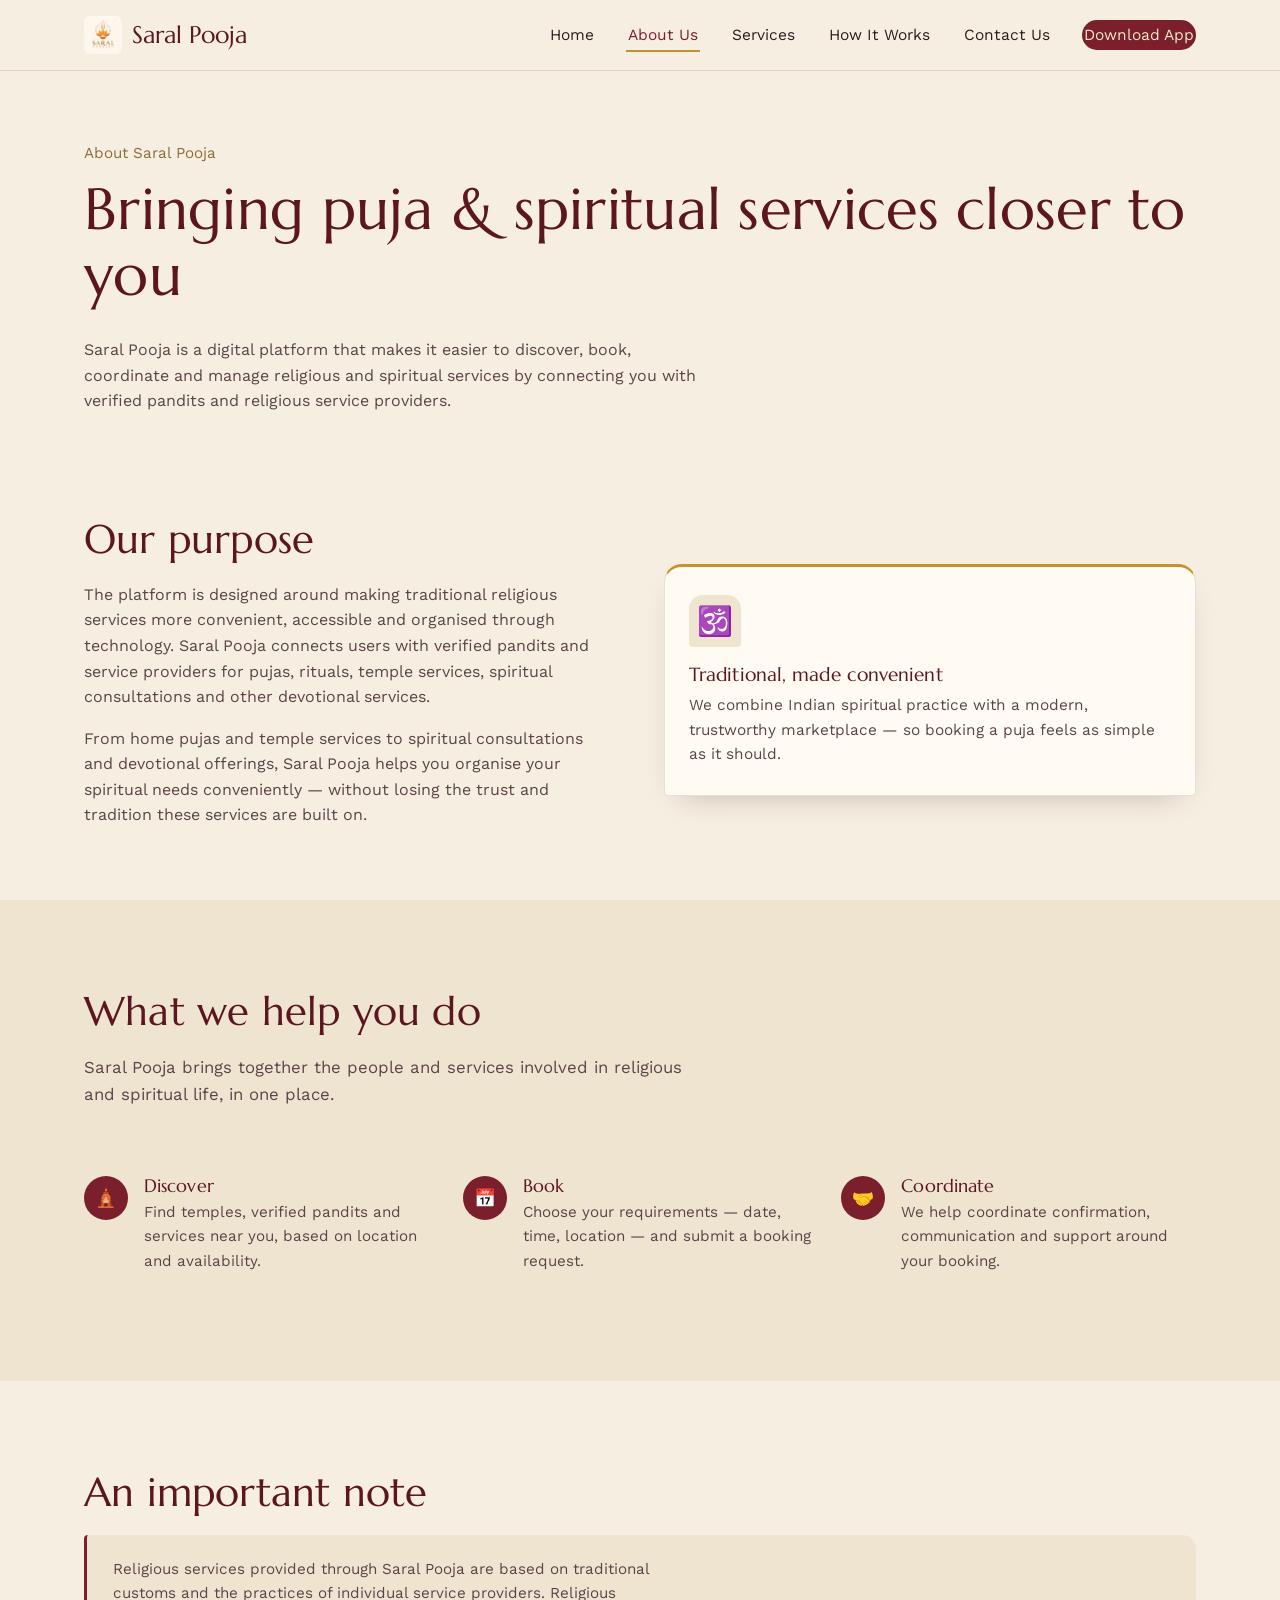
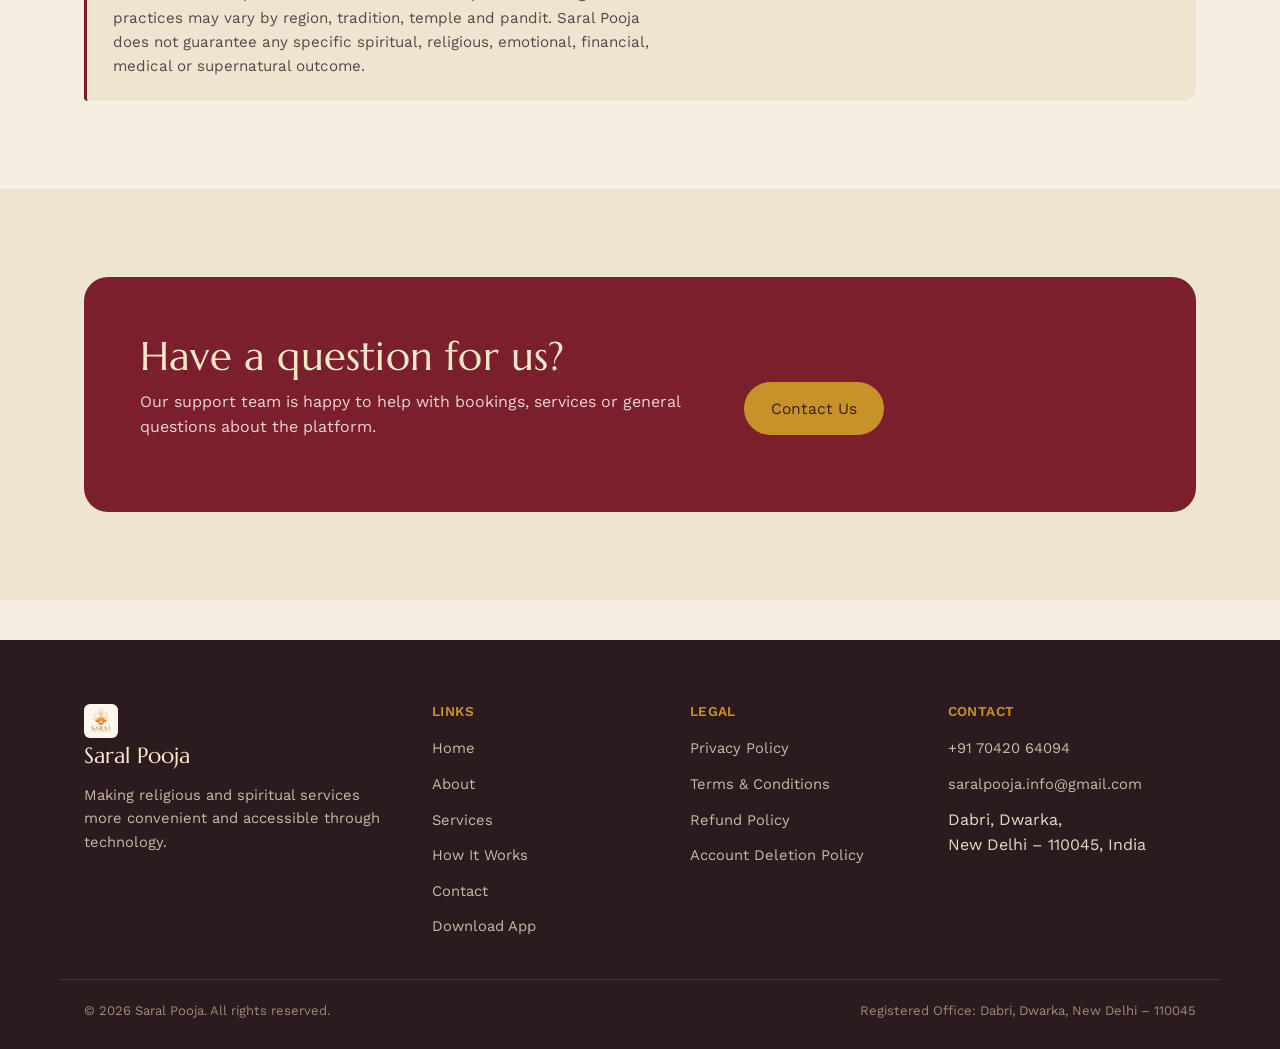
==== about.html @ f3ca4011 "first commit" ====
<!doctype html>
<html lang="en">
<head>
<meta charset="UTF-8">
<meta name="viewport" content="width=device-width, initial-scale=1.0">
<title>About Us — Saral Pooja</title>
<meta name="description" content="Saral Pooja is a digital platform that makes it easier to discover, book, coordinate and manage religious and spiritual services with verified pandits and service providers.">
<link rel="preconnect" href="https://fonts.googleapis.com">
<link rel="preconnect" href="https://fonts.gstatic.com" crossorigin>
<link href="https://fonts.googleapis.com/css2?family=Marcellus&family=Work+Sans:wght@400;500;600;700&display=swap" rel="stylesheet">
<link rel="stylesheet" href="style.css">
<link rel="icon" type="image/png" href="images/sarallogo.png">
</head>
<body>
<a class="skip-link" href="#main">Skip to content</a>

<header class="site-header">
  <nav class="nav">
    <a href="index.html" class="brand">
      <img src="images/sarallogo.png" alt="Saral Pooja logo">
      Saral Pooja
    </a>
    <button class="nav-toggle" aria-label="Toggle navigation" aria-expanded="false"><span></span></button>
    <ul class="nav-links">
      <li><a href="index.html">Home</a></li>
      <li><a href="about.html" class="active">About Us</a></li>
      <li><a href="services.html">Services</a></li>
      <li><a href="how-it-works.html">How It Works</a></li>
      <li><a href="contact.html">Contact Us</a></li>
      <li><a href="download.html" class="nav-cta">Download App</a></li>
    </ul>
  </nav>
</header>

<main id="main">

  <section class="page-header">
    <div class="container">
      <div class="kicker">About Saral Pooja</div>
      <h1>Bringing puja &amp; spiritual services closer to you</h1>
      <p class="lede">Saral Pooja is a digital platform that makes it easier to discover, book, coordinate and manage religious and spiritual services by connecting you with verified pandits and religious service providers.</p>
    </div>
  </section>

  <section class="section-tight">
    <div class="container split">
      <div>
        <h2>Our purpose</h2>
        <p>The platform is designed around making traditional religious services more convenient, accessible and organised through technology. Saral Pooja connects users with verified pandits and service providers for pujas, rituals, temple services, spiritual consultations and other devotional services.</p>
        <p>From home pujas and temple services to spiritual consultations and devotional offerings, Saral Pooja helps you organise your spiritual needs conveniently — without losing the trust and tradition these services are built on.</p>
      </div>
      <div>
        <div class="card">
          <span class="icon">🕉️</span>
          <h3>Traditional, made convenient</h3>
          <p>We combine Indian spiritual practice with a modern, trustworthy marketplace — so booking a puja feels as simple as it should.</p>
        </div>
      </div>
    </div>
  </section>

  <section class="bg-band">
    <div class="container">
      <div class="section-head">
        <h2>What we help you do</h2>
        <p>Saral Pooja brings together the people and services involved in religious and spiritual life, in one place.</p>
      </div>
      <div class="grid-3 grid">
        <div class="feature" style="border:none;">
          <span class="icon">🛕</span>
          <div>
            <h3>Discover</h3>
            <p>Find temples, verified pandits and services near you, based on location and availability.</p>
          </div>
        </div>
        <div class="feature" style="border:none;">
          <span class="icon">📅</span>
          <div>
            <h3>Book</h3>
            <p>Choose your requirements — date, time, location — and submit a booking request.</p>
          </div>
        </div>
        <div class="feature" style="border:none;">
          <span class="icon">🤝</span>
          <div>
            <h3>Coordinate</h3>
            <p>We help coordinate confirmation, communication and support around your booking.</p>
          </div>
        </div>
      </div>
    </div>
  </section>

  <section>
    <div class="container">
      <h2>An important note</h2>
      <div class="disclaimer-box">
        <p>Religious services provided through Saral Pooja are based on traditional customs and the practices of individual service providers. Religious practices may vary by region, tradition, temple and pandit. Saral Pooja does not guarantee any specific spiritual, religious, emotional, financial, medical or supernatural outcome.</p>
      </div>
    </div>
  </section>

  <section class="bg-band">
    <div class="container">
      <div class="cta-band" style="background:var(--maroon);">
        <div>
          <h2>Have a question for us?</h2>
          <p>Our support team is happy to help with bookings, services or general questions about the platform.</p>
        </div>
        <div class="btn-row">
          <a href="contact.html" class="btn btn-gold">Contact Us</a>
        </div>
      </div>
    </div>
  </section>

</main>

<footer class="site-footer">
  <div class="container footer-grid">
    <div>
      <div class="footer-brand"><img src="images/sarallogo.png" alt="">Saral Pooja</div>
      <p>Making religious and spiritual services more convenient and accessible through technology.</p>
    </div>
    <div>
      <h4>LINKS</h4>
      <ul>
        <li><a href="index.html">Home</a></li>
        <li><a href="about.html">About</a></li>
        <li><a href="services.html">Services</a></li>
        <li><a href="how-it-works.html">How It Works</a></li>
        <li><a href="contact.html">Contact</a></li>
        <li><a href="download.html">Download App</a></li>
      </ul>
    </div>
    <div>
      <h4>LEGAL</h4>
      <ul>
        <li><a href="privacy-policy.html">Privacy Policy</a></li>
        <li><a href="terms.html">Terms &amp; Conditions</a></li>
        <li><a href="refund-policy.html">Refund Policy</a></li>
        <li><a href="account-deletion.html">Account Deletion Policy</a></li>
      </ul>
    </div>
    <div>
      <h4>CONTACT</h4>
      <ul>
        <li><a href="tel:+917042064094">+91 70420 64094</a></li>
        <li><a href="mailto:saralpooja.info@gmail.com">saralpooja.info@gmail.com</a></li>
        <li>Dabri, Dwarka,<br>New Delhi – 110045, India</li>
      </ul>
    </div>
  </div>
  <div class="footer-bottom">
    <span>© 2026 Saral Pooja. All rights reserved.</span>
    <span>Registered Office: Dabri, Dwarka, New Delhi – 110045</span>
  </div>
</footer>
<script src="script.js"></script>
</body>
</html>
---- style.css ----
/* =========================================================
   SARAL POOJA — Stylesheet
   Design language: temple sandstone + sindoor + marigold brass.
   Headings: Marcellus (carved, architectural serif)
   Body: Work Sans (clean, modern, highly legible)
   ========================================================= */

:root{
  /* --- Color tokens --- */
  --ink:        #2B1B1E;   /* deep maroon-black text */
  --ink-soft:   #5B4448;   /* secondary text */
  --maroon:     #7A1F2B;   /* primary brand — sindoor red */
  --maroon-dark:#5C1620;   /* hover / pressed */
  --gold:       #C8922A;   /* marigold / turmeric accent */
  --gold-light: #E8B84B;   /* highlight */
  --brass:      #8A6D3B;   /* secondary line / icon tone */
  --sandstone:  #F6EEE0;   /* page background */
  --sandstone-2:#EFE4D0;   /* slightly deeper background band */
  --card:       #FFFBF3;   /* card / surface background */
  --line:       rgba(122,31,43,0.14);
  --line-soft:  rgba(138,109,59,0.30);
  --shadow:     0 12px 30px -18px rgba(43,27,30,0.35);

  /* --- Type --- */
  --font-display: "Marcellus", "Cormorant Garamond", serif;
  --font-body: "Work Sans", -apple-system, BlinkMacSystemFont, sans-serif;

  --radius-arch: 18px 18px 4px 4px; /* doorway / arch feel on cards */
}

*, *::before, *::after{ box-sizing: border-box; }

html{ scroll-behavior: smooth; }

body{
  margin:0;
  font-family: var(--font-body);
  background: var(--sandstone);
  color: var(--ink);
  line-height: 1.6;
  -webkit-font-smoothing: antialiased;
}

img{ max-width:100%; display:block; }

a{ color: inherit; text-decoration: none; }

h1,h2,h3,h4{
  font-family: var(--font-display);
  font-weight: 400;
  color: var(--maroon-dark);
  line-height: 1.15;
  margin: 0 0 0.5em;
  letter-spacing: 0.005em;
}

h1{ font-size: clamp(2.4rem, 5vw, 3.6rem); }
h2{ font-size: clamp(1.8rem, 3.4vw, 2.5rem); }
h3{ font-size: 1.35rem; }

p{ margin: 0 0 1em; color: var(--ink-soft); max-width: 62ch; }

.container{
  width: 100%;
  max-width: 1160px;
  margin: 0 auto;
  padding: 0 24px;
}

section{ padding: 88px 0; }

.section-tight{ padding: 56px 0; }

.section-head{
  max-width: 620px;
  margin-bottom: 48px;
}

.section-head p{ font-size: 1.05rem; }

.bg-band{ background: var(--sandstone-2); }
.bg-maroon{ background: var(--maroon); color: #F6EEE0; }
.bg-maroon h1, .bg-maroon h2, .bg-maroon h3{ color: #F9E9C8; }
.bg-maroon p{ color: #E9D3D6; }

/* =========================================================
   SKIP LINK / FOCUS
   ========================================================= */
.skip-link{
  position:absolute; left:-999px; top:0; background:var(--maroon); color:#fff;
  padding:10px 16px; z-index:200; border-radius: 0 0 8px 0;
}
.skip-link:focus{ left:0; }

:focus-visible{
  outline: 2px solid var(--gold);
  outline-offset: 3px;
}

/* =========================================================
   HEADER / NAV
   ========================================================= */
.site-header{
  position: sticky; top:0; z-index: 100;
  background: rgba(246,238,224,0.92);
  backdrop-filter: blur(8px);
  border-bottom: 1px solid var(--line);
}

.nav{
  display:flex; align-items:center; justify-content:space-between;
  padding: 16px 24px;
  max-width: 1160px;
  margin: 0 auto;
}

.brand{
  display:flex; align-items:center; gap:10px;
  font-family: var(--font-display);
  font-size: 1.5rem;
  color: var(--maroon-dark);
}
.brand svg{ width:30px; height:30px; flex-shrink:0; }
.brand img{ width:38px; height:38px; flex-shrink:0; object-fit:contain; border-radius:6px; }

.nav-links{
  display:flex; align-items:center; gap:30px;
  list-style:none; margin:0; padding:0;
}
.nav-links a{
  font-size: 0.97rem;
  color: var(--ink);
  padding: 6px 2px;
  border-bottom: 2px solid transparent;
  transition: border-color .2s ease, color .2s ease;
}
.nav-links a:hover{ color: var(--maroon); }
.nav-links a.active{ color: var(--maroon); border-color: var(--gold); }

.nav-cta{
  background: var(--maroon);
  color: #F9E9C8 !important;
  padding: 10px 20px;
  border-radius: 999px;
  font-size: 0.92rem;
  border-bottom: none !important;
  transition: background .2s ease;
}
.nav-cta:hover{ background: var(--maroon-dark); }

.nav-toggle{
  display:none;
  background:none; border:none; cursor:pointer;
  width: 40px; height:40px;
  align-items:center; justify-content:center;
}
.nav-toggle span, .nav-toggle::before, .nav-toggle::after{
  content:""; display:block; width:22px; height:2px; background:var(--maroon-dark);
  position:relative; transition: transform .2s ease, opacity .2s ease;
}
.nav-toggle::before{ transform: translateY(-7px); }
.nav-toggle::after{ transform: translateY(5px); }
.nav-toggle.open span{ opacity:0; }
.nav-toggle.open::before{ transform: rotate(45deg); }
.nav-toggle.open::after{ transform: rotate(-45deg) translateY(0); top:-2px; }

@media (max-width: 860px){
  .nav-toggle{ display:flex; }
  .nav-links{
    position:absolute; top:100%; left:0; right:0;
    background: var(--card);
    flex-direction:column; align-items:flex-start;
    padding: 12px 24px 24px;
    border-bottom: 1px solid var(--line);
    display:none;
    gap: 14px;
  }
  .nav-links.open{ display:flex; }
  .nav-cta{ margin-top:6px; }
}

/* =========================================================
   BUTTONS
   ========================================================= */
.btn{
  display:inline-flex; align-items:center; gap:8px;
  padding: 13px 26px;
  border-radius: 999px;
  font-size: 0.98rem;
  font-family: var(--font-body);
  cursor:pointer;
  border: 1px solid transparent;
  transition: transform .15s ease, background .2s ease, color .2s ease, border-color .2s ease;
}
.btn:hover{ transform: translateY(-1px); }

.btn-primary{ background: var(--maroon); color: #F9E9C8; }
.btn-primary:hover{ background: var(--maroon-dark); }

.btn-ghost{
  background: transparent; color: var(--maroon-dark);
  border-color: var(--line-soft);
}
.btn-ghost:hover{ border-color: var(--maroon); }

.btn-gold{ background: var(--gold); color: #3B2405; }
.btn-gold:hover{ background: var(--gold-light); }

.btn-row{ display:flex; gap:16px; flex-wrap:wrap; margin-top: 28px; }

/* =========================================================
   HERO
   ========================================================= */
.hero{
  padding: 72px 0 0;
  overflow:hidden;
}
.hero-inner{
  display:grid;
  grid-template-columns: 1.1fr 0.9fr;
  gap: 40px;
  align-items:center;
}
.hero-eyebrow{
  color: var(--brass);
  font-size: 0.95rem;
  margin-bottom: 14px;
}
.hero p.lede{ font-size: 1.15rem; max-width: 46ch; }

.hero-art{ display:flex; justify-content:center; }
.hero-art svg{ width: 100%; max-width: 420px; height:auto; }
.hero-art img{ width:100%; max-width:420px; height:auto; border-radius:20px; box-shadow:0 24px 60px -18px rgba(92,22,32,0.35); }

/* App screenshots gallery */
.app-shots{ display:grid; grid-template-columns:repeat(4,1fr); gap:20px; margin-top:10px; }
.app-shots figure{ margin:0; text-align:center; }
.app-shots img{
  width:100%; height:auto; border-radius:18px;
  border:1px solid var(--line);
  box-shadow:0 18px 44px -20px rgba(92,22,32,0.3);
}
.app-shots figcaption{ margin-top:12px; font-size:0.95rem; color:var(--ink); }
@media (max-width: 900px){ .app-shots{ grid-template-columns:repeat(2,1fr); } }
@media (max-width: 480px){ .app-shots{ grid-template-columns:1fr; max-width:320px; margin-inline:auto; } }
.footer-brand img{ width:34px; height:34px; vertical-align:middle; margin-right:8px; border-radius:6px; }
.cta-art{ display:flex; justify-content:center; }
.cta-art img{ width:100%; max-width:300px; height:auto; border-radius:16px; box-shadow:0 20px 50px -18px rgba(0,0,0,0.45); }

@media (max-width: 860px){
  .hero-inner{ grid-template-columns: 1fr; }
  .hero-art{ order:-1; max-width: 280px; margin: 0 auto 12px; }
}

/* Signature temple-skyline divider — used once, deliberately */
.temple-divider{
  width:100%; height: 30px;
  margin-top: 56px;
  background-repeat: repeat-x;
  background-position: bottom;
  background-size: 60px 30px;
  background-image: url("data:image/svg+xml;utf8,<svg xmlns='http://www.w3.org/2000/svg' width='60' height='30' viewBox='0 0 60 30'><path d='M0 30 L0 20 L12 20 L12 14 L22 14 L22 8 L27 8 A3 3 0 0 1 33 8 L38 8 L38 14 L48 14 L48 20 L60 20 L60 30 Z' fill='%238A6D3B' opacity='0.55'/></svg>");
}

/* =========================================================
   CARDS — service cards use an "arch/doorway" silhouette
   ========================================================= */
.grid{
  display:grid;
  gap: 24px;
  grid-template-columns: repeat(4, 1fr);
}
@media (max-width: 980px){ .grid{ grid-template-columns: repeat(2, 1fr); } }
@media (max-width: 560px){ .grid{ grid-template-columns: 1fr; } }

.grid-3{ grid-template-columns: repeat(3, 1fr); }
@media (max-width: 980px){ .grid-3{ grid-template-columns: repeat(2,1fr);} }
@media (max-width: 560px){ .grid-3{ grid-template-columns: 1fr; } }

.card{
  background: var(--card);
  border: 1px solid var(--line);
  border-top: 3px solid var(--gold);
  border-radius: var(--radius-arch);
  padding: 28px 24px;
  box-shadow: var(--shadow);
}

.card .icon{
  font-size: 1.8rem;
  display:inline-flex;
  width: 52px; height:52px;
  align-items:center; justify-content:center;
  background: var(--sandstone-2);
  border-radius: 14px 14px 4px 4px;
  margin-bottom: 16px;
}

.card h3{ margin-bottom: 8px; font-size: 1.2rem; }
.card p{ font-size: 0.96rem; margin-bottom: 0; }
.card .avail{
  display:block; margin-top:10px; font-size: 0.82rem; color: var(--brass);
  font-style: italic;
}

/* =========================================================
   STEPS (How it works) — numbering is justified: real sequence
   ========================================================= */
.steps{
  display:grid; grid-template-columns: repeat(4, 1fr); gap: 28px;
  counter-reset: step;
}
@media (max-width: 860px){ .steps{ grid-template-columns: repeat(2,1fr);} }
@media (max-width: 560px){ .steps{ grid-template-columns: 1fr;} }

.step{ position:relative; padding-top: 8px; }
.step::before{
  counter-increment: step;
  content: counter(step);
  font-family: var(--font-display);
  font-size: 2.4rem;
  color: var(--gold);
  display:block;
  margin-bottom: 6px;
}
.step h3{ margin-bottom:6px; }
.step p{ font-size: 0.95rem; }

/* =========================================================
   WHY / FEATURE LIST
   ========================================================= */
.feature{
  display:flex; gap:16px; align-items:flex-start;
  padding: 20px 0;
  border-bottom: 1px solid var(--line);
}
.feature:last-child{ border-bottom:none; }
.feature .icon{
  flex-shrink:0; width:44px; height:44px; border-radius:50%;
  background: var(--maroon); color:#F9E9C8;
  display:flex; align-items:center; justify-content:center;
  font-family: var(--font-display); font-size:1.1rem;
}
.feature h3{ font-size: 1.1rem; margin-bottom:4px; }
.feature p{ margin:0; font-size:0.95rem; }

/* =========================================================
   APP / CONTACT CTA BAND
   ========================================================= */
.cta-band{
  background: var(--maroon);
  border-radius: 24px;
  padding: 56px;
  color: #F9E9C8;
  display:grid; grid-template-columns: 1.3fr 0.9fr; gap: 32px; align-items:center;
}
.cta-band h2{ color:#F9E9C8; margin-bottom: 10px; }
.cta-band p{ color:#E9D3D6; }
@media (max-width: 780px){ .cta-band{ grid-template-columns:1fr; padding: 36px 24px; text-align:left;} }

.placeholder-note{
  font-size: 0.8rem; color: var(--brass); font-style: italic; margin-top: 10px;
}

/* =========================================================
   FOOTER
   ========================================================= */
.site-footer{
  background: var(--ink);
  color: #E7D9C8;
  padding: 64px 0 28px;
  margin-top: 40px;
}
.footer-grid{
  display:grid; grid-template-columns: 1.4fr 1fr 1fr 1.1fr; gap: 32px;
}
@media (max-width: 780px){ .footer-grid{ grid-template-columns: 1fr 1fr; } }
@media (max-width: 480px){ .footer-grid{ grid-template-columns: 1fr; } }

.footer-grid h4{
  font-family: var(--font-body); font-weight:600; font-size:0.85rem;
  letter-spacing: 0.03em; color: #C8922A; margin-bottom: 16px;
}
.footer-brand{ font-family: var(--font-display); font-size:1.4rem; color:#F9E9C8; margin-bottom:10px; }
.footer-grid p, .footer-grid a{ color:#C9B9A8; font-size:0.92rem; }
.footer-grid ul{ list-style:none; margin:0; padding:0; display:flex; flex-direction:column; gap:10px; }
.footer-grid a:hover{ color:#F9E9C8; }

.footer-bottom{
  max-width:1160px; margin: 40px auto 0; padding: 20px 24px 0;
  border-top: 1px solid rgba(255,255,255,0.12);
  font-size: 0.82rem; color:#9C8A79;
  display:flex; justify-content:space-between; flex-wrap:wrap; gap:10px;
}

/* =========================================================
   LEGAL / POLICY PAGES
   ========================================================= */
.legal-header{
  background: var(--sandstone-2);
  padding: 64px 0 40px;
  border-bottom: 1px solid var(--line);
}
.legal-header .dates{ color: var(--brass); font-size: 0.92rem; }

.legal-body{ padding: 56px 0 96px; }
.legal-layout{ display:grid; grid-template-columns: 260px 1fr; gap: 56px; align-items:start; }
@media (max-width: 900px){ .legal-layout{ grid-template-columns: 1fr; } }

.legal-toc{
  position: sticky; top: 100px;
  background: var(--card);
  border: 1px solid var(--line);
  border-radius: var(--radius-arch);
  padding: 20px;
  max-height: 70vh;
  overflow-y:auto;
}
.legal-toc h4{ font-size:0.82rem; letter-spacing:0.03em; color:var(--brass); margin-bottom:12px; }
.legal-toc ol{ margin:0; padding-left: 18px; display:flex; flex-direction:column; gap:8px; }
.legal-toc a{ font-size: 0.86rem; color: var(--ink-soft); }
.legal-toc a:hover{ color: var(--maroon); }

.legal-content h2{
  font-size: 1.3rem; margin-top: 40px; padding-top: 6px;
  scroll-margin-top: 100px;
}
.legal-content h2:first-child{ margin-top:0; }
.legal-content p{ max-width: 74ch; font-size:0.98rem; }
.legal-content ul{ max-width:74ch; color:var(--ink-soft); font-size:0.98rem; padding-left: 20px; }
.legal-content li{ margin-bottom:6px; }
.legal-content .addr{
  background: var(--card); border:1px solid var(--line); border-left:3px solid var(--gold);
  padding: 16px 20px; border-radius: 4px 14px 14px 4px; max-width: 46ch;
}

/* =========================================================
   CONTACT PAGE
   ========================================================= */
.contact-grid{
  display:grid; grid-template-columns: 1fr 1fr; gap: 48px; align-items:start;
}
@media (max-width: 860px){ .contact-grid{ grid-template-columns:1fr; } }

.form-field{ margin-bottom: 18px; }
.form-field label{ display:block; font-size:0.88rem; margin-bottom:6px; color: var(--ink); }
.form-field input, .form-field textarea, .form-field select{
  width:100%; padding: 12px 14px; border-radius: 8px;
  border: 1px solid var(--line-soft); background: var(--card);
  font-family: var(--font-body); font-size: 0.96rem; color: var(--ink);
}
.form-field textarea{ min-height: 120px; resize: vertical; }
.form-note{
  font-size:0.85rem; color: var(--brass); font-style: italic; margin-top: 6px;
}
.form-success{
  display:none; background: #EAF3E5; border:1px solid #B9D6A9; color:#33532A;
  padding: 14px 18px; border-radius: 10px; margin-top: 16px; font-size:0.92rem;
}
.form-success.show{ display:block; }

.form-error{
  display:none; background: #F7E6E2; border:1px solid #E3B3A6; color:#7A2B1B;
  padding: 14px 18px; border-radius: 10px; margin-top: 16px; font-size:0.92rem;
}
.form-error.show{ display:block; }

.contact-card{
  background: var(--card); border:1px solid var(--line); border-top:3px solid var(--gold);
  border-radius: var(--radius-arch); padding: 28px;
}
.contact-line{ display:flex; gap:14px; align-items:flex-start; padding: 14px 0; border-bottom:1px solid var(--line); }
.contact-line:last-child{ border-bottom:none; }
.contact-line .icon{ font-size:1.3rem; }
.contact-line h4{ font-family:var(--font-body); font-weight:600; font-size:0.85rem; margin:0 0 2px; color:var(--ink); }
.contact-line p{ margin:0; font-size:0.94rem; }

/* =========================================================
   MISC PAGE HEADERS (about / services / how-it-works / download)
   ========================================================= */
.page-header{
  padding: 70px 0 30px;
}
.page-header .kicker{ color: var(--brass); font-size:0.95rem; margin-bottom: 10px; }

.disclaimer-box{
  background: var(--sandstone-2);
  border-left: 3px solid var(--maroon);
  border-radius: 4px 14px 14px 4px;
  padding: 22px 26px;
  margin-top: 20px;
}
.disclaimer-box p{ margin:0; font-size:0.95rem; }

.split{
  display:grid; grid-template-columns: 1fr 1fr; gap: 48px; align-items:center;
}
@media (max-width: 860px){ .split{ grid-template-columns:1fr; } }

.avail-list{ columns: 2; column-gap: 32px; padding-left:18px; color:var(--ink-soft); }
@media (max-width:640px){ .avail-list{ columns:1; } }
.avail-list li{ break-inside: avoid; margin-bottom:8px; }

.badge{
  display:inline-block; font-size:0.78rem; padding:4px 12px; border-radius:999px;
  background: var(--sandstone-2); color: var(--brass); border:1px solid var(--line-soft);
  margin-bottom: 14px;
}
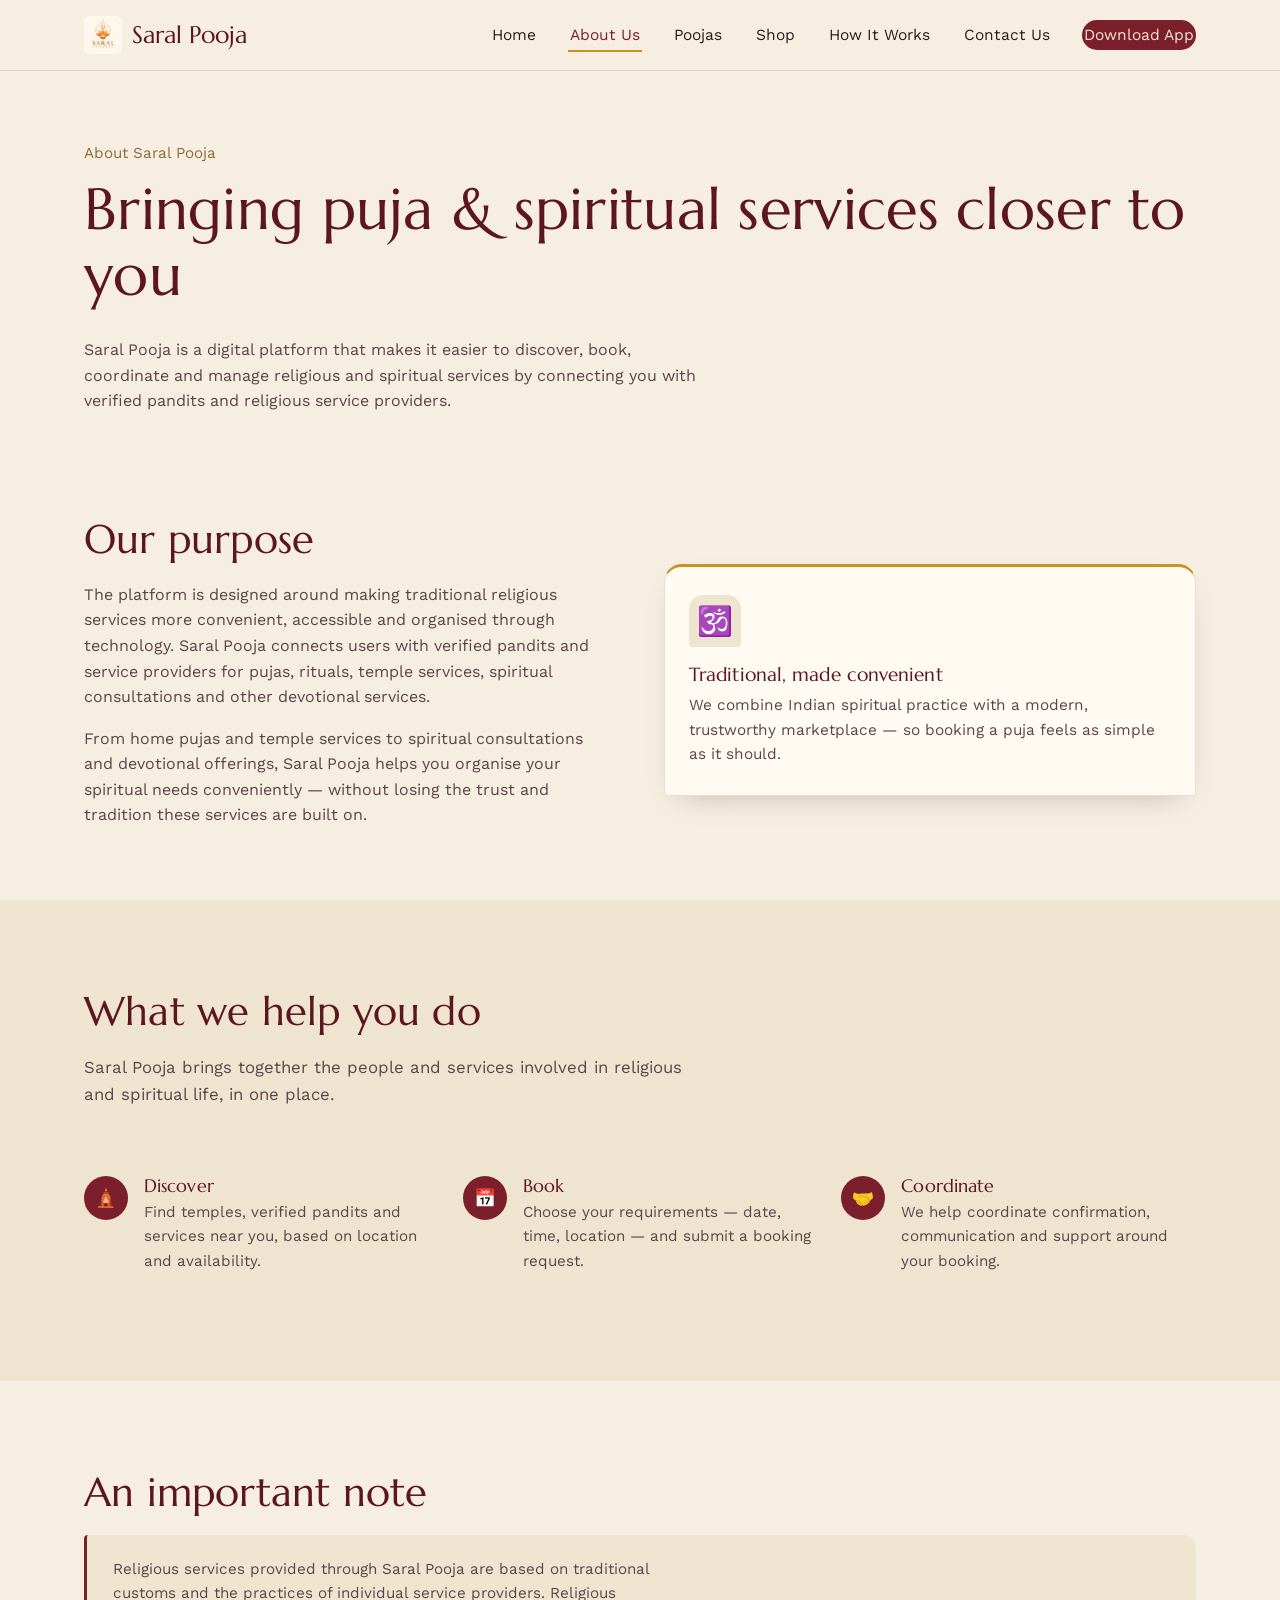
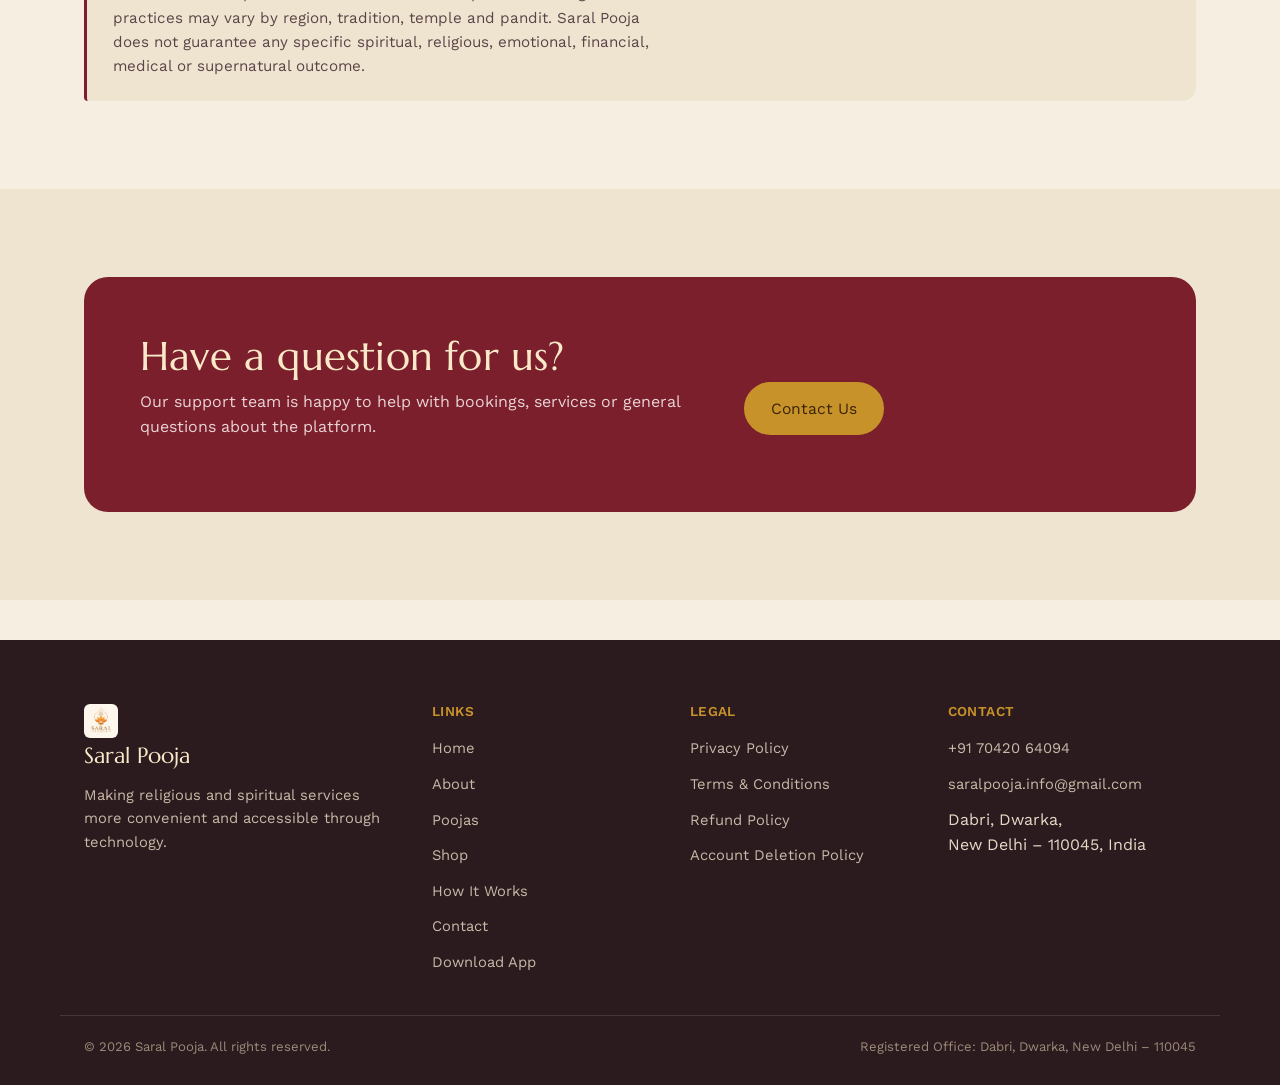
==== commit a069d2f8: "Add pooja catalogue, Shop page and expandable service cards - New Shop page (shop.html) with the fou" ====
--- a/about.html
+++ b/about.html
@@ -24,7 +24,8 @@
     <ul class="nav-links">
       <li><a href="index.html">Home</a></li>
       <li><a href="about.html" class="active">About Us</a></li>
-      <li><a href="services.html">Services</a></li>
+      <li><a href="services.html">Poojas</a></li>
+      <li><a href="shop.html">Shop</a></li>
       <li><a href="how-it-works.html">How It Works</a></li>
       <li><a href="contact.html">Contact Us</a></li>
       <li><a href="download.html" class="nav-cta">Download App</a></li>
@@ -127,7 +128,8 @@
       <ul>
         <li><a href="index.html">Home</a></li>
         <li><a href="about.html">About</a></li>
-        <li><a href="services.html">Services</a></li>
+        <li><a href="services.html">Poojas</a></li>
+        <li><a href="shop.html">Shop</a></li>
         <li><a href="how-it-works.html">How It Works</a></li>
         <li><a href="contact.html">Contact</a></li>
         <li><a href="download.html">Download App</a></li>
--- a/style.css
+++ b/style.css
@@ -164,7 +164,7 @@
 .nav-toggle.open::before{ transform: rotate(45deg); }
 .nav-toggle.open::after{ transform: rotate(-45deg) translateY(0); top:-2px; }
 
-@media (max-width: 860px){
+@media (max-width: 960px){
   .nav-toggle{ display:flex; }
   .nav-links{
     position:absolute; top:100%; left:0; right:0;
@@ -450,6 +450,12 @@
   font-family: var(--font-body); font-size: 0.96rem; color: var(--ink);
 }
 .form-field textarea{ min-height: 120px; resize: vertical; }
+.form-field.field-invalid input,
+.form-field.field-invalid textarea,
+.form-field.field-invalid select{
+  border-color: #C0492E;
+  box-shadow: 0 0 0 3px rgba(192,73,46,0.12);
+}
 .form-note{
   font-size:0.85rem; color: var(--brass); font-style: italic; margin-top: 6px;
 }
@@ -506,3 +512,254 @@
   background: var(--sandstone-2); color: var(--brass); border:1px solid var(--line-soft);
   margin-bottom: 14px;
 }
+
+/* =========================================================
+   SECTION EYEBROW — small gold-ruled label above headings
+   ========================================================= */
+.eyebrow{
+  display:flex; align-items:center; gap:10px;
+  font-size: 0.82rem; letter-spacing: 0.12em; text-transform: uppercase;
+  color: var(--brass); margin-bottom: 14px;
+}
+.eyebrow::before{
+  content:""; width: 34px; height: 1px; background: var(--gold); flex-shrink:0;
+}
+.section-head.center{ margin-left:auto; margin-right:auto; text-align:center; }
+.section-head.center .eyebrow{ justify-content:center; }
+
+/* =========================================================
+   POOJA CATALOGUE — expandable detail cards (native <details>)
+   ========================================================= */
+.pooja-group{ margin-bottom: 56px; }
+.pooja-group:last-child{ margin-bottom: 0; }
+.pooja-group > h2{ margin-bottom: 6px; }
+.pooja-group > .group-note{ font-size: 0.95rem; color: var(--brass); margin-bottom: 26px; }
+
+.pooja-list{ display:flex; flex-direction:column; gap: 16px; max-width: 900px; }
+
+.pooja{
+  background: var(--card);
+  border: 1px solid var(--line);
+  border-left: 3px solid var(--gold);
+  border-radius: 6px 16px 16px 6px;
+  box-shadow: var(--shadow);
+  overflow: hidden;
+  transition: border-color .2s ease, box-shadow .2s ease;
+}
+.pooja[open]{ box-shadow: 0 24px 50px -24px rgba(43,27,30,0.45); }
+.pooja:hover{ border-left-color: var(--maroon); }
+
+.pooja > summary{
+  display:flex; align-items:center; gap: 18px;
+  padding: 16px 20px; cursor: pointer;
+  list-style: none;
+}
+.pooja > summary::-webkit-details-marker{ display:none; }
+.pooja > summary:focus-visible{ outline: 2px solid var(--gold); outline-offset: -3px; }
+
+.pooja-thumb{
+  width: 84px; height: 84px; flex-shrink:0;
+  border-radius: 10px; object-fit: cover; object-position: right center;
+  border: 1px solid var(--line);
+}
+.pooja-sum-text{ flex: 1; min-width: 0; }
+.pooja-name{
+  display:block; font-family: var(--font-display); color: var(--maroon-dark);
+  font-size: 1.15rem; line-height: 1.2; margin-bottom: 3px;
+}
+.pooja-teaser{
+  display:block; font-size: 0.92rem; color: var(--ink-soft);
+  overflow: hidden; text-overflow: ellipsis; white-space: nowrap;
+}
+.pooja-chev{
+  flex-shrink:0; width: 30px; height: 30px; border-radius: 50%;
+  display:flex; align-items:center; justify-content:center;
+  background: var(--sandstone-2); color: var(--maroon);
+  font-size: 0.8rem; transition: transform .25s ease, background .2s ease;
+}
+.pooja[open] .pooja-chev{ transform: rotate(180deg); background: var(--gold-light); }
+
+.pooja-detail{
+  display:grid; grid-template-columns: 300px 1fr; gap: 28px;
+  padding: 6px 20px 26px; align-items:start;
+  border-top: 1px solid var(--line);
+  margin-top: 2px;
+}
+.pooja-detail-media{ margin: 18px 0 0; }
+.pooja-detail-media img{
+  width: 100%; border-radius: 12px; border: 1px solid var(--line);
+  box-shadow: 0 14px 30px -18px rgba(43,27,30,0.4);
+}
+.pooja-detail-body{ padding-top: 18px; }
+.pooja-detail-body > p:first-child{ margin-top: 0; }
+.pooja-detail-body h4{
+  font-family: var(--font-body); font-weight: 600; font-size: 0.8rem;
+  letter-spacing: 0.06em; text-transform: uppercase; color: var(--brass);
+  margin: 20px 0 10px;
+}
+.pooja-benefits{
+  list-style: none; margin: 0 0 6px; padding: 0;
+  display:grid; grid-template-columns: 1fr 1fr; gap: 8px 20px;
+}
+.pooja-benefits li{
+  position: relative; padding-left: 22px; font-size: 0.92rem; color: var(--ink-soft);
+}
+.pooja-benefits li::before{
+  content:"✦"; position:absolute; left: 0; top: 1px; color: var(--gold); font-size: 0.85rem;
+}
+.pooja-detail .btn-row{ margin-top: 22px; }
+.pooja-detail .avail{
+  display:block; margin-top: 14px; font-size: 0.82rem; color: var(--brass); font-style: italic;
+}
+
+@media (max-width: 680px){
+  .pooja-detail{ grid-template-columns: 1fr; gap: 4px; }
+  .pooja-benefits{ grid-template-columns: 1fr; }
+  .pooja > summary{ gap: 14px; padding: 14px 16px; }
+  .pooja-thumb{ width: 64px; height: 64px; }
+  .pooja-name{ font-size: 1.05rem; }
+}
+
+/* =========================================================
+   POOJA SHOWCASE — homepage visual gallery
+   ========================================================= */
+.showcase-grid{
+  display:grid; gap: 22px;
+  grid-template-columns: repeat(3, 1fr);
+}
+@media (max-width: 900px){ .showcase-grid{ grid-template-columns: repeat(2, 1fr); } }
+@media (max-width: 540px){ .showcase-grid{ grid-template-columns: 1fr; } }
+
+.showcase-card{
+  display:block;
+  background: var(--card);
+  border: 1px solid var(--line);
+  border-radius: 16px;
+  overflow: hidden;
+  box-shadow: var(--shadow);
+  transition: transform .18s ease, box-shadow .18s ease;
+}
+.showcase-card:hover{
+  transform: translateY(-4px);
+  box-shadow: 0 24px 50px -22px rgba(43,27,30,0.45);
+}
+.showcase-frame{ overflow: hidden; background: var(--sandstone-2); }
+.showcase-frame img{
+  width: 100%; height: auto; display: block;
+  transition: transform .5s ease;
+}
+.showcase-card:hover .showcase-frame img{ transform: scale(1.03); }
+.showcase-label{ padding: 15px 18px 17px; }
+.showcase-label b{
+  display:block; font-family: var(--font-display); color: var(--maroon-dark);
+  font-size: 1.08rem; line-height: 1.2; margin-bottom: 3px;
+}
+.showcase-label span{ font-size: 0.86rem; color: var(--ink-soft); }
+
+/* =========================================================
+   SHOP / POOJA KITS
+   ========================================================= */
+.shop-grid{
+  display:grid; gap: 28px;
+  grid-template-columns: repeat(2, 1fr);
+}
+@media (max-width: 760px){ .shop-grid{ grid-template-columns: 1fr; } }
+
+.kit-card{
+  background: var(--card);
+  border: 1px solid var(--line);
+  border-top: 3px solid var(--gold);
+  border-radius: var(--radius-arch);
+  overflow: hidden;
+  box-shadow: var(--shadow);
+  display:flex; flex-direction: column;
+}
+.kit-card .kit-media{ background: var(--sandstone-2); }
+.kit-card .kit-media img{ width: 100%; height: auto; }
+.kit-body{ padding: 24px; display:flex; flex-direction:column; flex:1; }
+.kit-body h3{ margin-bottom: 8px; }
+.kit-body p{ font-size: 0.95rem; }
+.kit-body h4{
+  font-family: var(--font-body); font-weight: 600; font-size: 0.78rem;
+  letter-spacing: 0.06em; text-transform: uppercase; color: var(--brass);
+  margin: 14px 0 8px;
+}
+.kit-includes{ list-style:none; margin:0 0 18px; padding:0; }
+.kit-includes li{
+  position:relative; padding-left: 20px; font-size: 0.9rem; color: var(--ink-soft);
+  margin-bottom: 5px;
+}
+.kit-includes li::before{
+  content:"✓"; position:absolute; left:0; color: var(--gold); font-weight:700;
+}
+.kit-body .btn-row{ margin-top: auto; }
+
+/* =========================================================
+   SERVICE CARDS — expandable (native <details>) in a grid
+   ========================================================= */
+.svc-grid{
+  display:grid; gap: 16px;
+  grid-template-columns: repeat(2, 1fr);
+  align-items: start;
+}
+@media (max-width: 720px){ .svc-grid{ grid-template-columns: 1fr; } }
+
+.svc{
+  background: var(--card);
+  border: 1px solid var(--line);
+  border-top: 3px solid var(--gold);
+  border-radius: var(--radius-arch);
+  box-shadow: var(--shadow);
+  overflow: hidden;
+  transition: box-shadow .2s ease;
+}
+.svc[open]{ box-shadow: 0 22px 46px -24px rgba(43,27,30,0.45); }
+
+.svc > summary{
+  display:flex; align-items:flex-start; gap: 14px;
+  padding: 22px; cursor: pointer; list-style: none;
+}
+.svc > summary::-webkit-details-marker{ display:none; }
+.svc > summary:focus-visible{ outline: 2px solid var(--gold); outline-offset: -3px; }
+
+.svc-icon{
+  flex-shrink:0; font-size: 1.5rem;
+  width: 48px; height: 48px;
+  display:flex; align-items:center; justify-content:center;
+  background: var(--sandstone-2);
+  border-radius: 14px 14px 4px 4px;
+}
+.svc-head{ flex: 1; min-width: 0; }
+.svc-name{
+  display:block; font-family: var(--font-display); color: var(--maroon-dark);
+  font-size: 1.15rem; line-height: 1.2; margin-bottom: 3px;
+}
+.svc-teaser{ display:block; font-size: 0.9rem; color: var(--ink-soft); }
+.svc-chev{
+  flex-shrink:0; width: 28px; height: 28px; border-radius: 50%;
+  display:flex; align-items:center; justify-content:center;
+  background: var(--sandstone-2); color: var(--maroon);
+  font-size: 0.75rem; margin-top: 4px;
+  transition: transform .25s ease, background .2s ease;
+}
+.svc[open] .svc-chev{ transform: rotate(180deg); background: var(--gold-light); }
+
+.svc-body{ padding: 0 22px 22px; }
+.svc-body > p:first-child{ margin-top: 0; }
+.svc-body p{ font-size: 0.95rem; }
+.svc-body .btn-row{ margin-top: 14px; }
+.svc-body .avail{
+  display:block; margin-top: 10px; font-size: 0.82rem; color: var(--brass); font-style: italic;
+}
+
+/* =========================================================
+   SCROLL REVEAL — subtle, opt-in via JS, motion-safe
+   ========================================================= */
+html.js-reveal .reveal{
+  opacity: 0; transform: translateY(18px);
+  transition: opacity .7s cubic-bezier(.2,.6,.2,1), transform .7s cubic-bezier(.2,.6,.2,1);
+}
+html.js-reveal .reveal.in{ opacity: 1; transform: none; }
+@media (prefers-reduced-motion: reduce){
+  html.js-reveal .reveal{ opacity: 1; transform: none; transition: none; }
+}
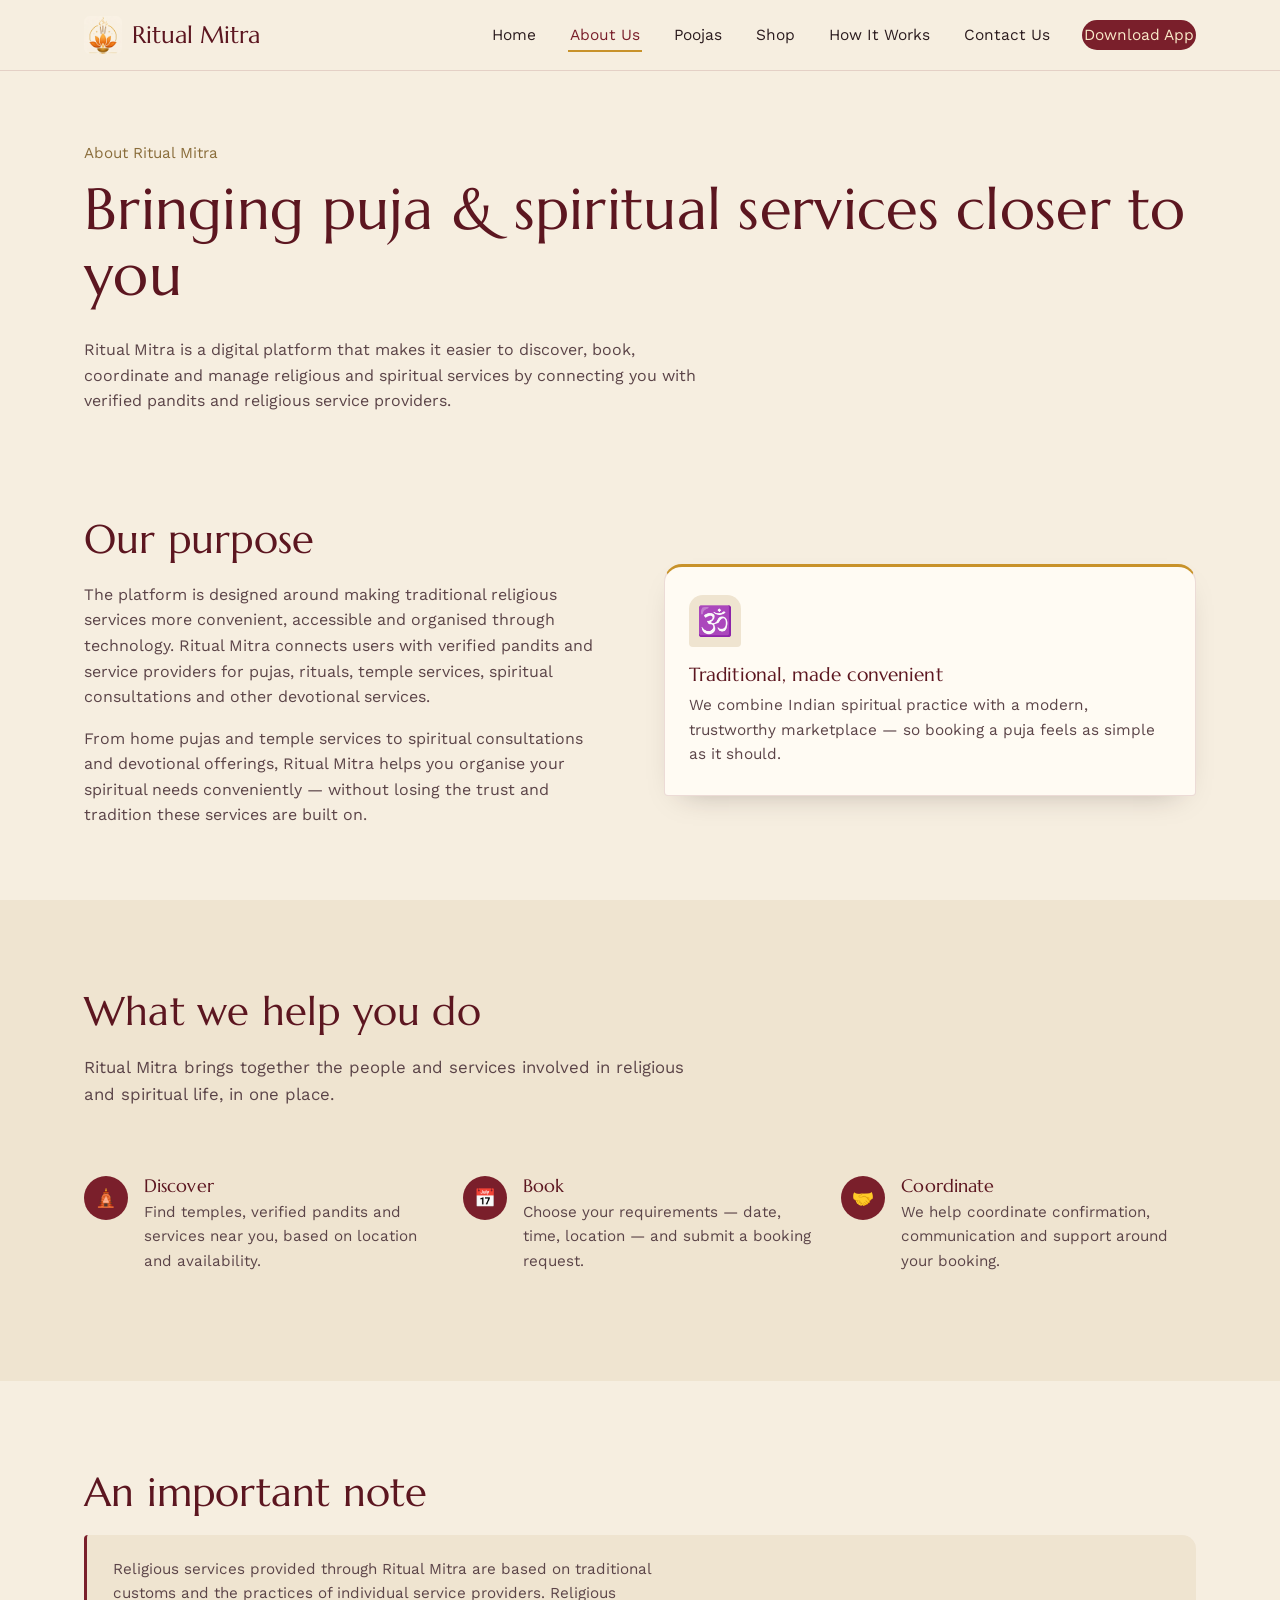
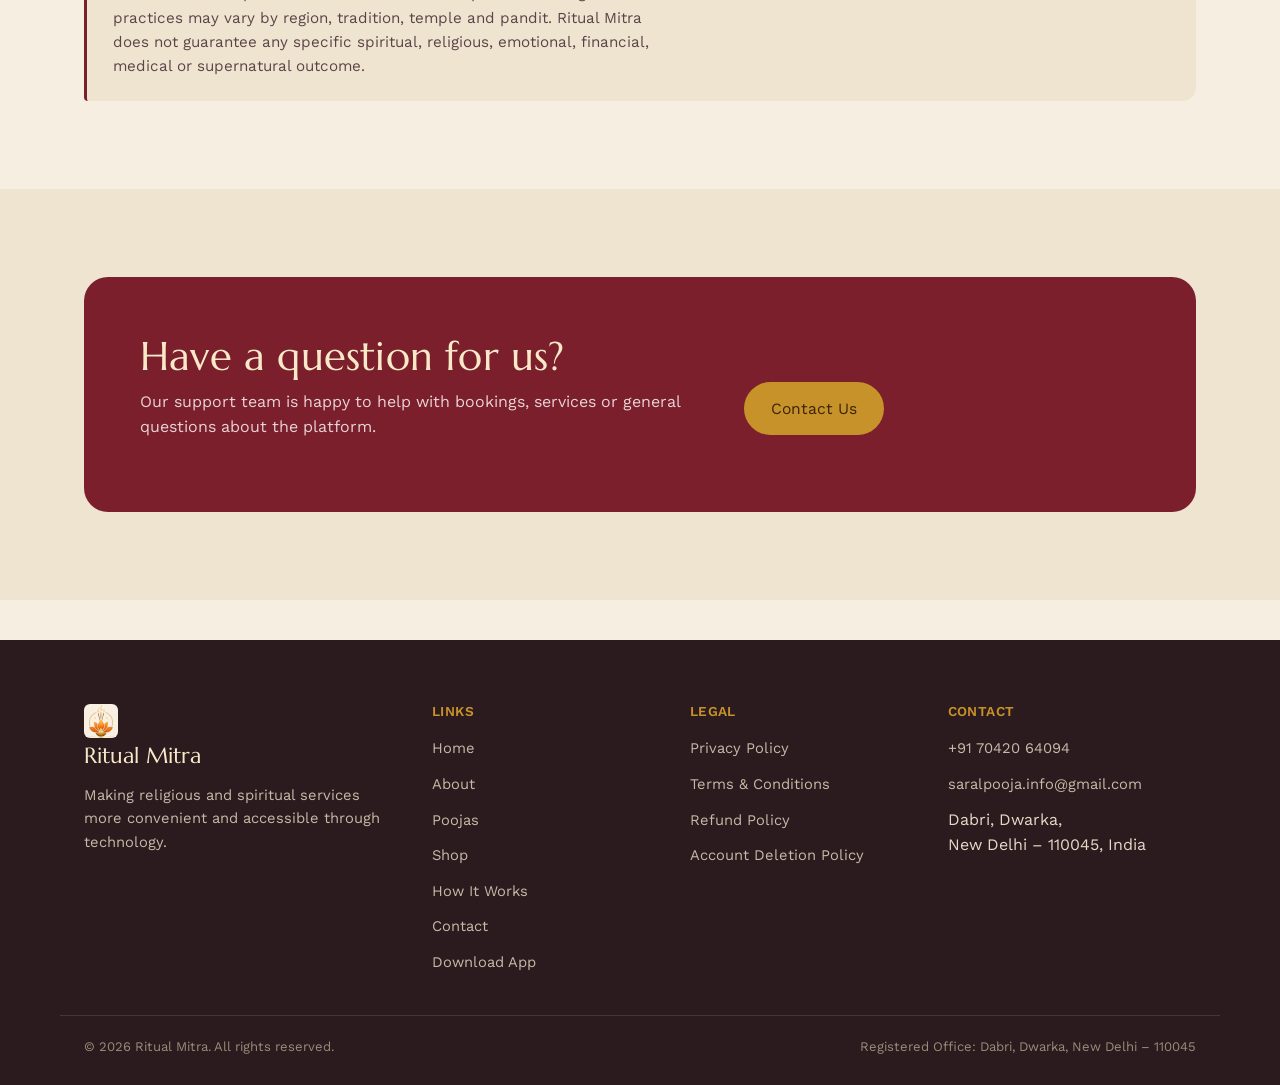
==== commit b2e6791d: "Rebrand from Saral Pooja to Ritual Mitra - Replace brand name across all pages, legal pages, scripts" ====
--- a/about.html
+++ b/about.html
@@ -3,13 +3,13 @@
 <head>
 <meta charset="UTF-8">
 <meta name="viewport" content="width=device-width, initial-scale=1.0">
-<title>About Us — Saral Pooja</title>
-<meta name="description" content="Saral Pooja is a digital platform that makes it easier to discover, book, coordinate and manage religious and spiritual services with verified pandits and service providers.">
+<title>About Us — Ritual Mitra</title>
+<meta name="description" content="Ritual Mitra is a digital platform that makes it easier to discover, book, coordinate and manage religious and spiritual services with verified pandits and service providers.">
 <link rel="preconnect" href="https://fonts.googleapis.com">
 <link rel="preconnect" href="https://fonts.gstatic.com" crossorigin>
 <link href="https://fonts.googleapis.com/css2?family=Marcellus&family=Work+Sans:wght@400;500;600;700&display=swap" rel="stylesheet">
 <link rel="stylesheet" href="style.css">
-<link rel="icon" type="image/png" href="images/sarallogo.png">
+<link rel="icon" type="image/png" href="images/ritualmitra-icon.png">
 </head>
 <body>
 <a class="skip-link" href="#main">Skip to content</a>
@@ -17,8 +17,8 @@
 <header class="site-header">
   <nav class="nav">
     <a href="index.html" class="brand">
-      <img src="images/sarallogo.png" alt="Saral Pooja logo">
-      Saral Pooja
+      <img src="images/ritualmitra-icon.png" alt="Ritual Mitra logo">
+      Ritual Mitra
     </a>
     <button class="nav-toggle" aria-label="Toggle navigation" aria-expanded="false"><span></span></button>
     <ul class="nav-links">
@@ -37,9 +37,9 @@
 
   <section class="page-header">
     <div class="container">
-      <div class="kicker">About Saral Pooja</div>
+      <div class="kicker">About Ritual Mitra</div>
       <h1>Bringing puja &amp; spiritual services closer to you</h1>
-      <p class="lede">Saral Pooja is a digital platform that makes it easier to discover, book, coordinate and manage religious and spiritual services by connecting you with verified pandits and religious service providers.</p>
+      <p class="lede">Ritual Mitra is a digital platform that makes it easier to discover, book, coordinate and manage religious and spiritual services by connecting you with verified pandits and religious service providers.</p>
     </div>
   </section>
 
@@ -47,8 +47,8 @@
     <div class="container split">
       <div>
         <h2>Our purpose</h2>
-        <p>The platform is designed around making traditional religious services more convenient, accessible and organised through technology. Saral Pooja connects users with verified pandits and service providers for pujas, rituals, temple services, spiritual consultations and other devotional services.</p>
-        <p>From home pujas and temple services to spiritual consultations and devotional offerings, Saral Pooja helps you organise your spiritual needs conveniently — without losing the trust and tradition these services are built on.</p>
+        <p>The platform is designed around making traditional religious services more convenient, accessible and organised through technology. Ritual Mitra connects users with verified pandits and service providers for pujas, rituals, temple services, spiritual consultations and other devotional services.</p>
+        <p>From home pujas and temple services to spiritual consultations and devotional offerings, Ritual Mitra helps you organise your spiritual needs conveniently — without losing the trust and tradition these services are built on.</p>
       </div>
       <div>
         <div class="card">
@@ -64,7 +64,7 @@
     <div class="container">
       <div class="section-head">
         <h2>What we help you do</h2>
-        <p>Saral Pooja brings together the people and services involved in religious and spiritual life, in one place.</p>
+        <p>Ritual Mitra brings together the people and services involved in religious and spiritual life, in one place.</p>
       </div>
       <div class="grid-3 grid">
         <div class="feature" style="border:none;">
@@ -96,7 +96,7 @@
     <div class="container">
       <h2>An important note</h2>
       <div class="disclaimer-box">
-        <p>Religious services provided through Saral Pooja are based on traditional customs and the practices of individual service providers. Religious practices may vary by region, tradition, temple and pandit. Saral Pooja does not guarantee any specific spiritual, religious, emotional, financial, medical or supernatural outcome.</p>
+        <p>Religious services provided through Ritual Mitra are based on traditional customs and the practices of individual service providers. Religious practices may vary by region, tradition, temple and pandit. Ritual Mitra does not guarantee any specific spiritual, religious, emotional, financial, medical or supernatural outcome.</p>
       </div>
     </div>
   </section>
@@ -120,7 +120,7 @@
 <footer class="site-footer">
   <div class="container footer-grid">
     <div>
-      <div class="footer-brand"><img src="images/sarallogo.png" alt="">Saral Pooja</div>
+      <div class="footer-brand"><img src="images/ritualmitra-icon.png" alt="">Ritual Mitra</div>
       <p>Making religious and spiritual services more convenient and accessible through technology.</p>
     </div>
     <div>
@@ -154,7 +154,7 @@
     </div>
   </div>
   <div class="footer-bottom">
-    <span>© 2026 Saral Pooja. All rights reserved.</span>
+    <span>© 2026 Ritual Mitra. All rights reserved.</span>
     <span>Registered Office: Dabri, Dwarka, New Delhi – 110045</span>
   </div>
 </footer>
--- a/style.css
+++ b/style.css
@@ -1,5 +1,5 @@
 /* =========================================================
-   SARAL POOJA — Stylesheet
+   RITUAL MITRA — Stylesheet
    Design language: temple sandstone + sindoor + marigold brass.
    Headings: Marcellus (carved, architectural serif)
    Body: Work Sans (clean, modern, highly legible)
@@ -313,6 +313,9 @@
 @media (max-width: 860px){ .steps{ grid-template-columns: repeat(2,1fr);} }
 @media (max-width: 560px){ .steps{ grid-template-columns: 1fr;} }
 
+.steps.steps-2{ grid-template-columns: 1fr 1fr; margin-top: 8px; }
+@media (max-width: 620px){ .steps.steps-2{ grid-template-columns: 1fr; } }
+
 .step{ position:relative; padding-top: 8px; }
 .step::before{
   counter-increment: step;
@@ -612,12 +615,20 @@
   display:block; margin-top: 14px; font-size: 0.82rem; color: var(--brass); font-style: italic;
 }
 
+@media (max-width: 820px){
+  .pooja-detail{ grid-template-columns: 1fr; gap: 4px; }
+  .pooja-detail-media{ max-width: 420px; }
+}
 @media (max-width: 680px){
-  .pooja-detail{ grid-template-columns: 1fr; gap: 4px; }
+  .pooja-detail{ padding: 4px 16px 22px; }
+  .pooja-detail-media{ margin-top: 14px; }
+  .pooja-detail-body{ padding-top: 14px; }
   .pooja-benefits{ grid-template-columns: 1fr; }
   .pooja > summary{ gap: 14px; padding: 14px 16px; }
   .pooja-thumb{ width: 64px; height: 64px; }
   .pooja-name{ font-size: 1.05rem; }
+  .svc > summary{ padding: 18px; }
+  .svc-body{ padding: 0 18px 18px; }
 }
 
 /* =========================================================
